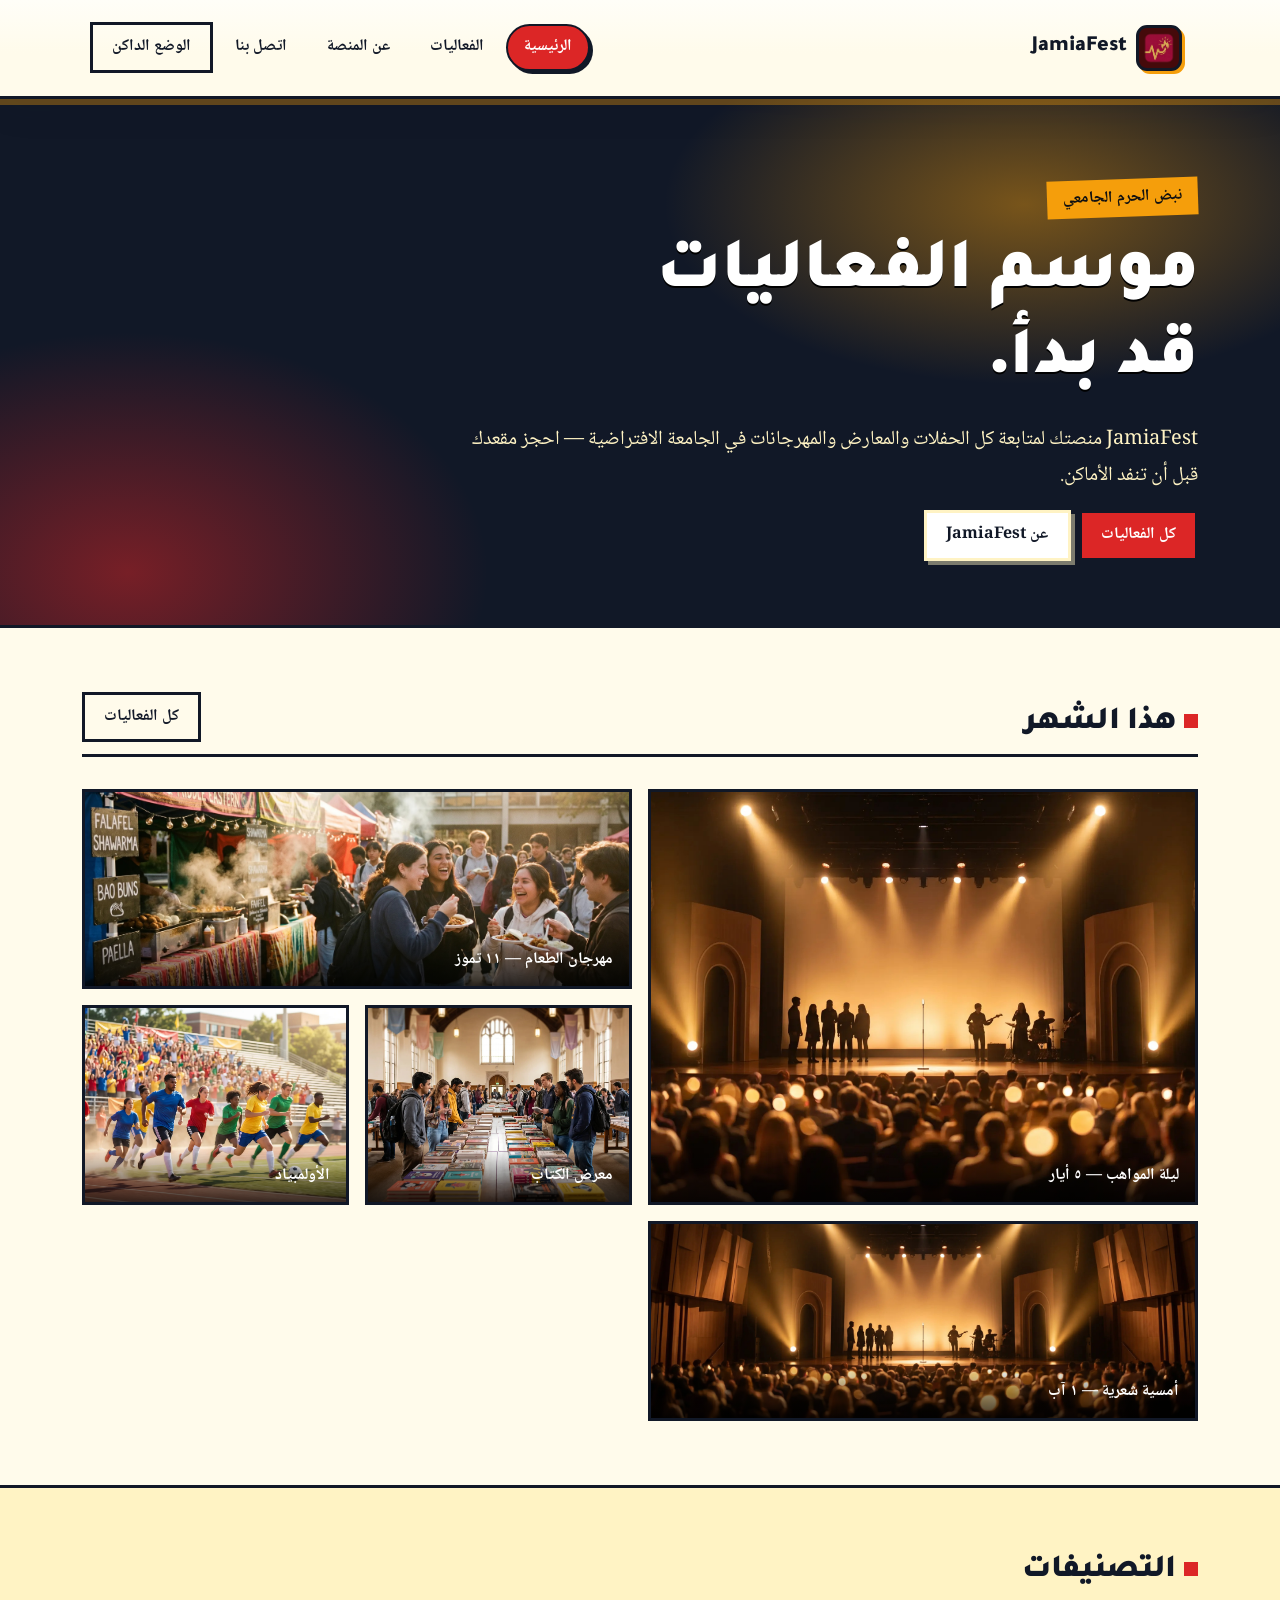
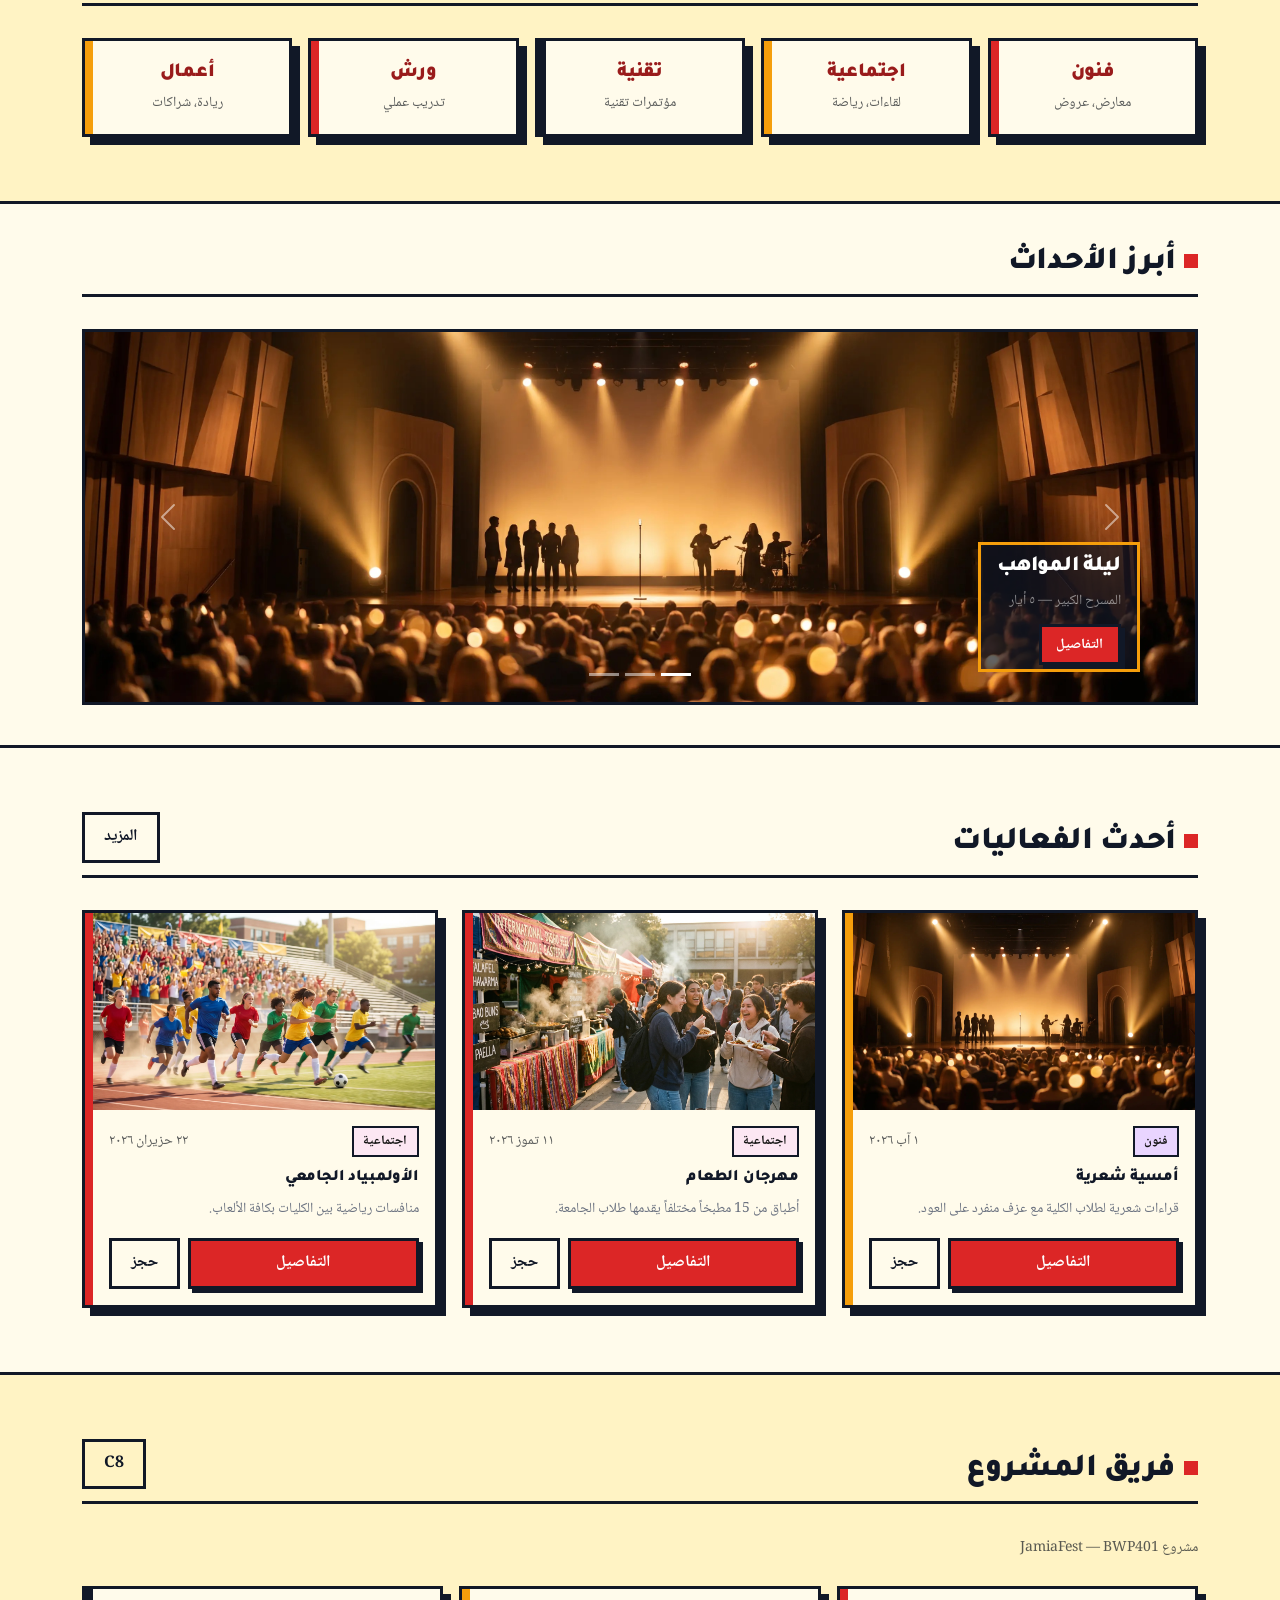
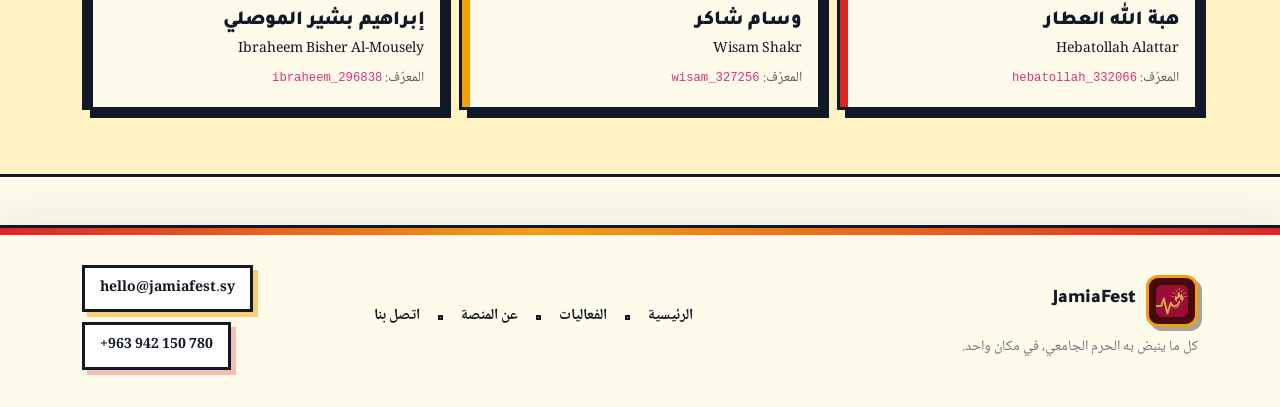
==== index.html @ 72161e31 "Add main pages and assets for JamiaFest platform - Created main HTML pages: index.html, about.html, " ====
<!doctype html>
<html lang="ar" dir="rtl">
<head>
  <meta charset="utf-8">
  <meta name="viewport" content="width=device-width, initial-scale=1">
  <title>JamiaFest — نبض الحرم الجامعي</title>
  <meta name="description" content="JamiaFest: كل فعاليات الجامعة الاحتفالية والثقافية والرياضية.">

  <link href="https://cdn.jsdelivr.net/npm/bootstrap@5.3.3/dist/css/bootstrap.min.css" rel="stylesheet">
  <link rel="preconnect" href="https://fonts.googleapis.com">
  <link rel="preconnect" href="https://fonts.gstatic.com" crossorigin>
  <link href="https://fonts.googleapis.com/css2?family=Tajawal:wght@500;700;900&family=Noto+Naskh+Arabic:wght@400;700&display=swap" rel="stylesheet">
  <link rel="stylesheet" href="assets/css/styles.css">
  <link rel="icon" href="assets/img/jamiafest-logo.png" type="image/png">
</head>
<body>

  <!-- kobrasi955-ui -->
  <header>
    <nav class="navbar navbar-expand-lg navbar-light j-navbar">
      <div class="container">
        <a class="navbar-brand" href="index.html">
          <span class="j-brand-logo-frame" aria-hidden="true"><img class="j-brand-logo" src="assets/img/jamiafest-logo.png" alt=""></span>
          <span>JamiaFest</span>
        </a>
        <button class="navbar-toggler" type="button" data-bs-toggle="collapse" data-bs-target="#nav" aria-controls="nav" aria-expanded="false" aria-label="قائمة التنقل"><span class="navbar-toggler-icon"></span></button>
        <div class="collapse navbar-collapse" id="nav">
          <ul class="navbar-nav ms-auto align-items-lg-center flex-wrap">
            <li class="nav-item"><a class="nav-link" href="index.html">الرئيسية</a></li>
            <li class="nav-item"><a class="nav-link" href="events.html">الفعاليات</a></li>
            <li class="nav-item"><a class="nav-link" href="about.html">عن المنصة</a></li>
            <li class="nav-item"><a class="nav-link" href="contact.html">اتصل بنا</a></li>
            <li class="nav-item ps-lg-2"><button type="button" id="darkToggle" class="btn-j-outline btn-sm" title="التبديل إلى الوضع الداكن">الوضع الداكن</button></li>
          </ul>
        </div>
      </div>
    </nav>
  </header>

  <main>

    <!-- kobrasi955-ui -->
    <section class="j-hero">
      <div class="container">
        <span class="tag">نبض الحرم الجامعي</span>
        <h1>موسم الفعاليات<br>قد بدأ.</h1>
        <p class="lead col-lg-8 mt-3" style="color:#FFF3C4;">
          JamiaFest منصتك لمتابعة كل الحفلات والمعارض والمهرجانات في الجامعة الافتراضية —
          احجز مقعدك قبل أن تنفد الأماكن.
        </p>
        <div class="d-flex flex-wrap gap-2 mt-3">
          <a href="events.html" class="btn-j-primary text-decoration-none">كل الفعاليات</a>
          <a href="about.html" class="btn-j-outline">عن JamiaFest</a>
        </div>
      </div>
    </section>

    <!-- kobrasi955-ui -->
    <section class="section" style="background: var(--j-cream);">
      <div class="container">
        <div class="section-head">
          <h2><span class="dot"></span>هذا الشهر</h2>
          <a href="events.html" class="btn-j-outline btn-sm">كل الفعاليات</a>
        </div>

        <div class="bento">
          <a href="event.html?id=1" class="b-1 text-decoration-none">
            <img src="assets/img/event-talent-night.jpg" alt="ليلة المواهب">
            <div class="overlay">ليلة المواهب — ٥ أيار</div>
          </a>
          <a href="event.html?id=5" class="b-2 text-decoration-none">
            <img src="assets/img/event-food-festival.jpg" alt="مهرجان الطعام">
            <div class="overlay">مهرجان الطعام — ١١ تموز</div>
          </a>
          <a href="event.html?id=2" class="b-3 text-decoration-none">
            <img src="assets/img/event-book-fair.jpg" alt="معرض الكتاب">
            <div class="overlay">معرض الكتاب</div>
          </a>
          <a href="event.html?id=3" class="b-4 text-decoration-none">
            <img src="assets/img/event-campus-olympiad.jpg" alt="الأولمبياد">
            <div class="overlay">الأولمبياد</div>
          </a>
          <a href="event.html?id=6" class="b-5 text-decoration-none">
            <img src="assets/img/event-poetry-evening.jpg" alt="أمسية شعرية">
            <div class="overlay">أمسية شعرية — ١ آب</div>
          </a>
        </div>
      </div>
    </section>

    <!-- kobrasi955-ui -->
    <section class="section section--tint">
      <div class="container">
        <div class="section-head">
          <h2><span class="dot"></span>التصنيفات</h2>
        </div>
        <div class="row g-3">
          <div class="col-6 col-md-4 col-lg"><a class="j-card p-3 text-center text-decoration-none d-block" href="events.html?cat=arts"><h3 class="h5 mb-1">فنون</h3><small class="text-muted">معارض، عروض</small></a></div>
          <div class="col-6 col-md-4 col-lg"><a class="j-card variant-amber p-3 text-center text-decoration-none d-block" href="events.html?cat=social"><h3 class="h5 mb-1">اجتماعية</h3><small class="text-muted">لقاءات، رياضة</small></a></div>
          <div class="col-6 col-md-4 col-lg"><a class="j-card variant-ink p-3 text-center text-decoration-none d-block" href="events.html?cat=tech"><h3 class="h5 mb-1">تقنية</h3><small class="text-muted">مؤتمرات تقنية</small></a></div>
          <div class="col-6 col-md-4 col-lg"><a class="j-card p-3 text-center text-decoration-none d-block" href="events.html?cat=workshop"><h3 class="h5 mb-1">ورش</h3><small class="text-muted">تدريب عملي</small></a></div>
          <div class="col-6 col-md-4 col-lg"><a class="j-card variant-amber p-3 text-center text-decoration-none d-block" href="events.html?cat=business"><h3 class="h5 mb-1">أعمال</h3><small class="text-muted">ريادة، شراكات</small></a></div>
        </div>
      </div>
    </section>

    <!-- kobrasi955-ui -->
    <section class="section j-spotlight-carousel" style="background: var(--j-cream);">
      <div class="container">
        <div class="section-head">
          <h2><span class="dot"></span>أبرز الأحداث</h2>
        </div>
        <div id="heroCarousel" class="carousel slide j-carousel" data-bs-ride="carousel" style="border:3px solid var(--j-border);">
          <div class="carousel-indicators">
            <button type="button" data-bs-target="#heroCarousel" data-bs-slide-to="0" class="active"></button>
            <button type="button" data-bs-target="#heroCarousel" data-bs-slide-to="1"></button>
            <button type="button" data-bs-target="#heroCarousel" data-bs-slide-to="2"></button>
          </div>
          <div class="carousel-inner">
            <div class="carousel-item active">
              <img src="assets/img/event-talent-night.jpg" alt="ليلة المواهب">
              <div class="carousel-caption">
                <h3 class="text-white" style="font-weight:900;">ليلة المواهب</h3>
                <p class="text-white-50 small">المسرح الكبير — ٥ أيار</p>
                <a href="event.html?id=1" class="btn-j-primary text-decoration-none">التفاصيل</a>
              </div>
            </div>
            <div class="carousel-item">
              <img src="assets/img/event-food-festival.jpg" alt="مهرجان الطعام">
              <div class="carousel-caption">
                <h3 class="text-white" style="font-weight:900;">مهرجان الطعام</h3>
                <p class="text-white-50 small">الساحة الخارجية — ١١ تموز</p>
                <a href="event.html?id=5" class="btn-j-primary text-decoration-none">التفاصيل</a>
              </div>
            </div>
            <div class="carousel-item">
              <img src="assets/img/event-campus-olympiad.jpg" alt="الأولمبياد">
              <div class="carousel-caption">
                <h3 class="text-white" style="font-weight:900;">الأولمبياد الجامعي</h3>
                <p class="text-white-50 small">المجمع الرياضي — ٢٢ حزيران</p>
                <a href="event.html?id=3" class="btn-j-primary text-decoration-none">التفاصيل</a>
              </div>
            </div>
          </div>
          <button class="carousel-control-prev" type="button" data-bs-target="#heroCarousel" data-bs-slide="prev"><span class="carousel-control-prev-icon"></span></button>
          <button class="carousel-control-next" type="button" data-bs-target="#heroCarousel" data-bs-slide="next"><span class="carousel-control-next-icon"></span></button>
        </div>
      </div>
    </section>

    <!-- kobrasi955-ui -->
    <section class="section">
      <div class="container">
        <div class="section-head">
          <h2><span class="dot"></span>أحدث الفعاليات</h2>
          <a href="events.html" class="btn-j-outline btn-sm">المزيد</a>
        </div>
        <div id="latestGrid" class="row g-4"></div>
      </div>
    </section>

    <!-- kobrasi955-ui -->
    <section class="section section--tint" id="team" aria-labelledby="team-heading">
      <div class="container">
        <div class="section-head">
          <h2 id="team-heading"><span class="dot"></span>فريق المشروع</h2>
          <span class="btn-j-outline btn-sm" style="pointer-events:none;" aria-hidden="true">C8</span>
        </div>
        <p class="text-muted small mb-4">مشروع JamiaFest — BWP401</p>
        <div class="row g-3">
          <div class="col-12 col-md-4">
            <div class="j-card p-3 h-100 d-flex flex-column">
              <h3 class="h5 mb-1">هبة الله العطار</h3>
              <p class="mb-1 small" dir="ltr" style="text-align: end;">Hebatollah Alattar</p>
              <p class="mb-0 mt-auto small"><span class="text-muted">المعرّف:</span> <code class="user-select-all" dir="ltr">hebatollah_332066</code></p>
            </div>
          </div>
          <div class="col-12 col-md-4">
            <div class="j-card variant-amber p-3 h-100 d-flex flex-column">
              <h3 class="h5 mb-1">وسام شاكر</h3>
              <p class="mb-1 small" dir="ltr" style="text-align: end;">Wisam Shakr</p>
              <p class="mb-0 mt-auto small"><span class="text-muted">المعرّف:</span> <code class="user-select-all" dir="ltr">wisam_327256</code></p>
            </div>
          </div>
          <div class="col-12 col-md-4">
            <div class="j-card variant-ink p-3 h-100 d-flex flex-column">
              <h3 class="h5 mb-1">إبراهيم بشير الموصلي</h3>
              <p class="mb-1 small" dir="ltr" style="text-align: end;">Ibraheem Bisher Al-Mousely</p>
              <p class="mb-0 mt-auto small"><span class="text-muted">المعرّف:</span> <code class="user-select-all" dir="ltr">ibraheem_296838</code></p>
            </div>
          </div>
        </div>
      </div>
    </section>

  </main>

  <!-- kobrasi955-ui -->
  <div class="modal fade" id="bookModal" tabindex="-1" aria-hidden="true">
    <div class="modal-dialog modal-lg">
      <div class="modal-content" style="border:3px solid var(--j-border); border-radius:0;">
        <div class="modal-header" style="border-bottom:3px solid var(--j-border); background: var(--j-cream);">
          <h5 class="modal-title" style="font-weight:900;">حجز مقعد</h5>
          <button type="button" class="btn-close" data-bs-dismiss="modal"></button>
        </div>
        <div class="modal-body" style="background: var(--j-cream);">
          <div class="row g-4">
            <div class="col-md-5"><img src="assets/img/event-talent-night.jpg" alt="" class="img-fluid" style="border:3px solid var(--j-border);"></div>
            <div class="col-md-7">
              <form class="j-form">
                <div class="mb-3"><label class="form-label">الاسم</label><input class="form-control" required></div>
                <div class="mb-3"><label class="form-label">البريد</label><input type="email" class="form-control" required></div>
                <div class="mb-3"><label class="form-label">عدد المقاعد</label><input type="number" min="1" max="5" value="1" class="form-control"></div>
              </form>
            </div>
          </div>
        </div>
        <div class="modal-footer" style="border-top:3px solid var(--j-border); background: var(--j-cream);">
          <button class="btn-j-outline" data-bs-dismiss="modal">إلغاء</button>
          <button class="btn-j-primary" id="bookConfirm">تأكيد الحجز</button>
        </div>
      </div>
    </div>
  </div>

  <!-- kobrasi955-ui -->
  <footer class="j-footer" role="contentinfo">
    <div class="j-footer__strip" aria-hidden="true"></div>
    <div class="container">
      <div class="j-footer__layout">
        <div class="j-footer__lead">
          <a href="index.html" class="j-footer__logo">
            <span class="j-brand-logo-frame j-brand-logo-frame--footer" aria-hidden="true"><img class="j-brand-logo" src="assets/img/jamiafest-logo.png" alt=""></span>
            <span>JamiaFest</span>
          </a>
          <p class="j-footer__tagline">كل ما ينبض به الحرم الجامعي، في مكان واحد.</p>
        </div>
        <nav class="j-footer__nav" aria-label="روابط التذييل">
          <a href="index.html">الرئيسية</a>
          <span class="j-footer__sep" aria-hidden="true"></span>
          <a href="events.html">الفعاليات</a>
          <span class="j-footer__sep" aria-hidden="true"></span>
          <a href="about.html">عن المنصة</a>
          <span class="j-footer__sep" aria-hidden="true"></span>
          <a href="contact.html">اتصل بنا</a>
        </nav>
        <div class="j-footer__reach">
          <a class="j-footer__pill" href="mailto:hello@jamiafest.sy">hello@jamiafest.sy</a>
          <a class="j-footer__pill j-footer__pill--phone" href="tel:+963942150780">+963 942 150 780</a>
        </div>
      </div>
    </div>
  </footer>

  <button id="scrollTopBtn" aria-label="العودة للأعلى">▲</button>
  <script src="https://cdn.jsdelivr.net/npm/bootstrap@5.3.3/dist/js/bootstrap.bundle.min.js"></script>
  <script src="assets/js/main.js"></script>
</body>
</html>
---- assets/css/styles.css ----
/* kobrasi955-ui */

/* kobrasi955-ui */
:root {
  --j-primary: #DC2626;
  --j-primary-ink: #991B1B;
  --j-accent: #F59E0B;
  --j-cream: #FFFBEB;
  --j-ink: #111827;
  --j-muted: #6B7280;
  --j-border: #111827;
  --j-shadow: 8px 8px 0 0 #111827;
  --j-radius: 0px;
  /* kobrasi955-ui */
  --j-section-tint: #fff3c4;
}

/* kobrasi955-ui */
body.dark {
  --j-cream: #0f0a04;
  --j-ink: #fff3c4;
  --j-muted: #d6ba85;
  --j-border: #fff3c4;
  --j-shadow: 8px 8px 0 0 #f59e0b;
  --j-section-tint: #14110d;
}

html { scroll-behavior: smooth; }

body {
  font-family: "Noto Naskh Arabic", "Tajawal", system-ui, Arial, sans-serif;
  background: var(--j-cream);
  color: var(--j-ink);
  line-height: 1.8;
}

h1, h2, h3, h4 {
  font-family: "Tajawal", "Noto Naskh Arabic", system-ui, sans-serif;
  font-weight: 900;
  letter-spacing: -0.01em;
  line-height: 1.2;
}

a { color: var(--j-primary-ink); text-decoration: none; }
a:hover { color: var(--j-primary); }

/* kobrasi955-ui */
.j-navbar {
  --j-nav-pad: 0.85rem;
  position: sticky;
  top: 0;
  z-index: 1030;
  background: linear-gradient(180deg, #fffef8 0%, var(--j-cream) 55%, var(--j-cream) 100%);
  border-bottom: 3px solid var(--j-border);
  box-shadow: 0 6px 0 0 rgba(245, 158, 11, 0.35), 0 12px 32px rgba(17, 24, 39, 0.08);
}
.j-navbar::before {
  content: "";
  display: block;
  height: 5px;
  background: linear-gradient(90deg, var(--j-primary) 0%, var(--j-accent) 45%, var(--j-ink) 100%);
}
.j-navbar > .container {
  display: flex;
  flex-wrap: wrap;
  align-items: center;
  justify-content: space-between;
  gap: 0.5rem;
  padding-top: var(--j-nav-pad);
  padding-bottom: var(--j-nav-pad);
}
@media (min-width: 992px) {
  .j-navbar.navbar-expand-lg .navbar-collapse {
    flex-grow: 0;
    flex-basis: auto;
  }
}
.j-navbar .navbar-brand {
  font-family: "Tajawal", sans-serif;
  font-weight: 900;
  font-size: 1.35rem;
  color: var(--j-ink);
  display: inline-flex;
  align-items: center;
  gap: 0.55rem;
  padding: 0.2rem 0;
}
/* kobrasi955-ui */
.j-brand-logo-frame {
  --j-logo-zoom: 1.45;
  flex-shrink: 0;
  width: 46px;
  height: 46px;
  border-radius: 11px;
  overflow: hidden;
  border: 3px solid var(--j-border);
  box-shadow: 3px 3px 0 0 var(--j-accent);
  display: grid;
  place-items: center;
  background: #450a0a;
}
.j-brand-logo-frame--footer {
  width: 52px;
  height: 52px;
  border-radius: 12px;
  border-color: var(--j-accent);
  box-shadow: 4px 4px 0 0 rgba(0, 0, 0, 0.35);
}
.j-brand-logo-frame .j-brand-logo {
  width: 100%;
  height: 100%;
  object-fit: cover;
  object-position: center;
  transform: scale(var(--j-logo-zoom));
  transform-origin: center center;
  display: block;
  border: none !important;
  box-shadow: none !important;
  border-radius: 0 !important;
}
@media (prefers-reduced-motion: reduce) {
  .j-brand-logo-frame .j-brand-logo {
    transform: none;
    object-fit: contain;
  }
}
.j-navbar .navbar-nav {
  gap: 0.25rem;
}
.j-navbar .nav-link {
  color: var(--j-ink) !important;
  font-weight: 800;
  padding: 0.45rem 1rem !important;
  border-radius: 999px;
  border: 2px solid transparent;
  transition: background 0.18s ease, border-color 0.18s ease, color 0.18s ease;
}
.j-navbar .nav-link:hover {
  background: rgba(245, 158, 11, 0.35);
  border-color: var(--j-border);
}
.j-navbar .nav-link.active {
  background: var(--j-primary);
  color: #fff !important;
  border-color: var(--j-border);
  box-shadow: 3px 3px 0 0 var(--j-border);
}
.j-navbar .nav-item .btn-j-outline {
  margin-top: 0.2rem;
}
@media (min-width: 992px) {
  .j-navbar .nav-item .btn-j-outline {
    margin-top: 0;
  }
}
.j-navbar .navbar-toggler {
  border: 3px solid var(--j-border);
  border-radius: 0;
  padding: 0.35rem 0.55rem;
}
body.dark .j-navbar {
  box-shadow: 0 6px 0 0 rgba(245, 158, 11, 0.25), 0 14px 36px rgba(0, 0, 0, 0.45);
}
body.dark .j-navbar .j-brand-logo-frame {
  box-shadow: 3px 3px 0 0 var(--j-primary);
}

/* kobrasi955-ui */
.j-hero {
  position: relative;
  background: #111827;
  color: #fff;
  overflow: hidden;
  padding: 5rem 0 4rem;
  border-bottom: 3px solid var(--j-border);
}
.j-hero::before {
  content: "";
  position: absolute; inset: 0;
  background:
    radial-gradient(600px 300px at 80% 20%, rgba(245,158,11,.45), transparent 60%),
    radial-gradient(600px 400px at 10% 90%, rgba(220,38,38,.5), transparent 60%);
}
.j-hero .container { position: relative; z-index: 2; }
.j-hero h1 {
  font-size: clamp(2rem, 6vw, 4.5rem);
  color: #fff;
  text-shadow: 0 2px 0 #000;
}
.j-hero .tag {
  display: inline-block;
  background: var(--j-accent);
  color: #111;
  padding: .3rem 1rem;
  font-weight: 900;
  transform: rotate(-2deg);
  margin-bottom: 1rem;
}
/* kobrasi955-ui */
.j-hero .btn-j-outline {
  background: #fff !important;
  color: #111827 !important;
  border-color: #fff3c4 !important;
  box-shadow: 4px 4px 0 0 rgba(255, 243, 196, 0.45);
}
.j-hero .btn-j-outline:hover {
  background: var(--j-accent) !important;
  color: #111827 !important;
  border-color: #111827 !important;
}

/* kobrasi955-ui */
.bento {
  display: grid;
  grid-template-columns: repeat(4, 1fr);
  grid-auto-rows: 200px;
  gap: 1rem;
}
.bento > * { position: relative; overflow: hidden; border: 3px solid var(--j-border); }
.bento .b-1 { grid-column: span 2; grid-row: span 2; }
.bento .b-2 { grid-column: span 2; }
.bento .b-3 { grid-column: span 1; }
.bento .b-4 { grid-column: span 1; }
.bento .b-5 { grid-column: span 2; }
.bento img { width: 100%; height: 100%; object-fit: cover; }
.bento .overlay {
  position: absolute; inset: auto 0 0 0;
  padding: .75rem 1rem;
  background: linear-gradient(to top, rgba(0,0,0,.75), transparent);
  color: #fff;
  font-weight: 800;
}
.bento a.overlay:hover { color: var(--j-accent); }

@media (max-width: 767px) {
  .bento { grid-template-columns: repeat(2, 1fr); grid-auto-rows: 160px; }
  .bento .b-1, .bento .b-2, .bento .b-5 { grid-column: span 2; }
}

/* kobrasi955-ui */
.j-card {
  background: var(--j-cream);
  border: 3px solid var(--j-border);
  box-shadow: var(--j-shadow);
  overflow: hidden;
  position: relative;
  transition: transform .2s ease, box-shadow .2s ease;
}
.j-card::before {
  content: "";
  position: absolute;
  inset: 0 auto 0 0;
  width: 8px;
  background: var(--j-primary);
}
.j-card.variant-amber::before { background: var(--j-accent); }
.j-card.variant-ink::before   { background: var(--j-ink); }
.j-card:hover { transform: translate(-2px, -2px) rotate(-0.4deg); box-shadow: 12px 12px 0 0 var(--j-border); }
.j-card .card-img-top { aspect-ratio: 16/9; object-fit: cover; }
.j-card .card-body { padding: 1rem 1rem 1rem 1.5rem; }
.j-card h3 { font-weight: 900; margin: .25rem 0 .5rem; }

/* kobrasi955-ui */
body.dark a.j-card {
  color: var(--j-ink) !important;
}
body.dark a.j-card:hover {
  color: var(--j-accent) !important;
}
body.dark a.j-card .text-muted {
  color: var(--j-muted) !important;
}
/* kobrasi955-ui */
body.dark .j-card:not(a) h3,
body.dark .j-card:not(a) .h6 {
  color: var(--j-ink);
}
body.dark .j-card:not(a) p {
  color: var(--j-muted);
}

/* kobrasi955-ui */
.j-badge {
  display: inline-block;
  padding: .15rem .6rem;
  font-weight: 800;
  font-size: .8rem;
  border: 2px solid var(--j-border);
  background: #FFF3C4;
  color: #111;
}
.j-badge.tech      { background: #DBEAFE; }
.j-badge.business  { background: #DCFCE7; }
.j-badge.social    { background: #FCE7F3; }
.j-badge.workshop  { background: #FEF3C7; }
.j-badge.arts      { background: #E9D5FF; }

/* kobrasi955-ui */
.btn-j-primary {
  background: var(--j-primary);
  color: #fff;
  border: 3px solid var(--j-border);
  font-weight: 900;
  border-radius: 0;
  padding: .5rem 1.2rem;
  box-shadow: 4px 4px 0 0 var(--j-border);
}
.btn-j-primary:hover { background: var(--j-primary-ink); color: #fff; transform: translate(-1px, -1px); box-shadow: 6px 6px 0 0 var(--j-border); }

.btn-j-outline {
  background: transparent;
  color: var(--j-ink);
  border: 3px solid var(--j-border);
  font-weight: 800;
  border-radius: 0;
  padding: .5rem 1.2rem;
}
.btn-j-outline:hover { background: var(--j-accent); color: #111; }

/* kobrasi955-ui */
.j-carousel .carousel-item img {
  width: 100%;
  aspect-ratio: 21 / 7;
  object-fit: cover;
}
.j-carousel .carousel-caption {
  background: rgba(17,24,39,.65);
  padding: 0.65rem 1rem;
  right: 5%; left: auto; bottom: 8%;
  text-align: start;
  border: 3px solid var(--j-accent);
  max-width: 380px;
}
.j-carousel .carousel-caption h3 { font-size: clamp(1rem, 2.5vw, 1.35rem); }
.j-carousel .carousel-caption .btn-j-primary {
  padding: 0.35rem 0.9rem;
  font-size: 0.88rem;
}

/* kobrasi955-ui */
.section.j-spotlight-carousel {
  padding-top: 2.5rem;
  padding-bottom: 2.5rem;
}

/* kobrasi955-ui */
.section { padding: 4rem 0; border-bottom: 3px solid var(--j-border); }
/* kobrasi955-ui */
.section--tint {
  background: var(--j-section-tint);
}
.section-head {
  display: flex;
  align-items: flex-end;
  justify-content: space-between;
  gap: 1rem;
  margin-bottom: 2rem;
  border-bottom: 3px solid var(--j-ink);
  padding-bottom: .75rem;
}
.section-head h2 { margin: 0; font-size: clamp(1.5rem, 3vw, 2rem); }
.section-head h2 .dot { display: inline-block; width: 14px; height: 14px; background: var(--j-primary); margin-inline-end: .5rem; }

/* kobrasi955-ui */
.j-offcanvas { background: var(--j-cream); color: var(--j-ink); border-left: 3px solid var(--j-border); }
.j-offcanvas .form-control, .j-offcanvas .form-select {
  border: 2px solid var(--j-border);
  border-radius: 0;
  background: var(--j-cream);
  color: var(--j-ink);
}

/* kobrasi955-ui */
.j-form .form-control, .j-form .form-select {
  border: 3px solid var(--j-border);
  border-radius: 0;
  background: var(--j-cream);
  color: var(--j-ink);
  padding: .6rem .75rem;
}
.j-form .form-control:focus { box-shadow: 4px 4px 0 0 var(--j-accent); border-color: var(--j-border); }

/* kobrasi955-ui */
.j-footer {
  position: relative;
  margin-top: 3rem;
  padding: 0;
  color: var(--j-ink);
  background: var(--j-cream);
  border-top: 3px solid var(--j-border);
  box-shadow: 0 -10px 36px rgba(17, 24, 39, 0.07);
  overflow: hidden;
}
.j-footer__strip {
  height: 7px;
  background: linear-gradient(90deg, var(--j-primary) 0%, var(--j-accent) 42%, var(--j-primary) 100%);
}
.j-footer__layout {
  display: grid;
  grid-template-columns: 1fr;
  gap: 1.75rem 2rem;
  padding: 1.85rem 0 2.35rem;
  align-items: center;
}
@media (min-width: 992px) {
  .j-footer__layout {
    grid-template-columns: minmax(11rem, 1.05fr) minmax(0, 1.35fr) auto;
    align-items: center;
  }
}
.j-footer__lead {
  max-width: 34ch;
}
.j-footer__logo {
  display: inline-flex;
  align-items: center;
  gap: 0.65rem;
  text-decoration: none;
  color: var(--j-ink) !important;
  font-family: "Tajawal", sans-serif;
  font-weight: 900;
  font-size: 1.2rem;
  margin-bottom: 0.45rem;
}
.j-footer__logo:hover {
  color: var(--j-primary) !important;
}
.j-footer__logo .j-brand-logo-frame {
  align-self: center;
}
.j-footer__tagline {
  margin: 0;
  font-size: 0.9rem;
  line-height: 1.65;
  color: var(--j-muted);
}
.j-footer nav.j-footer__nav {
  display: flex;
  flex-wrap: wrap;
  align-items: center;
  justify-content: center;
  gap: 0.35rem 0.45rem;
  margin: 0;
  font-weight: 800;
  font-size: 0.95rem;
}
.j-footer nav.j-footer__nav a {
  display: inline-block;
  color: var(--j-ink);
  padding: 0.4rem 0.55rem;
  border: 2px solid transparent;
  transition: color 0.15s ease, border-color 0.15s ease, box-shadow 0.15s ease, transform 0.15s ease;
}
.j-footer nav.j-footer__nav a:hover {
  color: var(--j-primary);
  border-color: var(--j-border);
  box-shadow: 4px 4px 0 0 var(--j-accent);
  transform: translateY(-1px);
}
.j-footer__sep {
  width: 5px;
  height: 5px;
  background: var(--j-accent);
  border: 2px solid var(--j-border);
  flex-shrink: 0;
}
.j-footer__reach {
  display: flex;
  flex-direction: column;
  gap: 0.65rem;
}
@media (min-width: 992px) {
  .j-footer__reach {
    align-items: flex-end;
    text-align: end;
  }
}
.j-footer__pill {
  display: inline-block;
  padding: 0.5rem 0.95rem;
  font-size: 0.88rem;
  font-weight: 700;
  color: var(--j-ink);
  background: #fff;
  border: 3px solid var(--j-border);
  box-shadow: 5px 5px 0 0 rgba(245, 158, 11, 0.5);
  text-decoration: none;
  max-width: 100%;
  word-break: break-word;
  transition: color 0.15s ease, transform 0.15s ease, box-shadow 0.15s ease;
}
.j-footer__pill:hover {
  color: var(--j-primary-ink);
  transform: translate(-2px, -2px);
  box-shadow: 6px 6px 0 0 rgba(220, 38, 38, 0.35);
}
.j-footer__pill--phone {
  box-shadow: 5px 5px 0 0 rgba(220, 38, 38, 0.28);
  direction: ltr;
  unicode-bidi: isolate;
  text-align: start;
}
/* kobrasi955-ui */
.j-contact-phone-ltr {
  direction: ltr;
  unicode-bidi: isolate;
  display: inline-block;
}
body.dark .j-footer {
  box-shadow: 0 -10px 36px rgba(0, 0, 0, 0.35);
}
body.dark .j-footer__pill {
  background: #1a1410;
}

/* kobrasi955-ui */
#scrollTopBtn {
  position: fixed;
  inset: auto auto 1.5rem 1.5rem;
  width: 50px; height: 50px;
  background: var(--j-primary);
  color: #fff;
  border: 3px solid var(--j-border);
  display: none;
  place-items: center;
  box-shadow: 4px 4px 0 0 var(--j-border);
  cursor: pointer;
  z-index: 1040;
  font-weight: 900;
}
#scrollTopBtn.show { display: grid; }

/* kobrasi955-ui */
.event-meta { color: var(--j-muted); }
.event-gallery img { width: 100%; aspect-ratio: 4/3; object-fit: cover; border: 3px solid var(--j-border); }

/* kobrasi955-ui */
@media (max-width: 576px) {
  .j-card .card-body { padding: 1rem 1rem 1rem 1.25rem; }
  .section { padding: 2.5rem 0; }
}
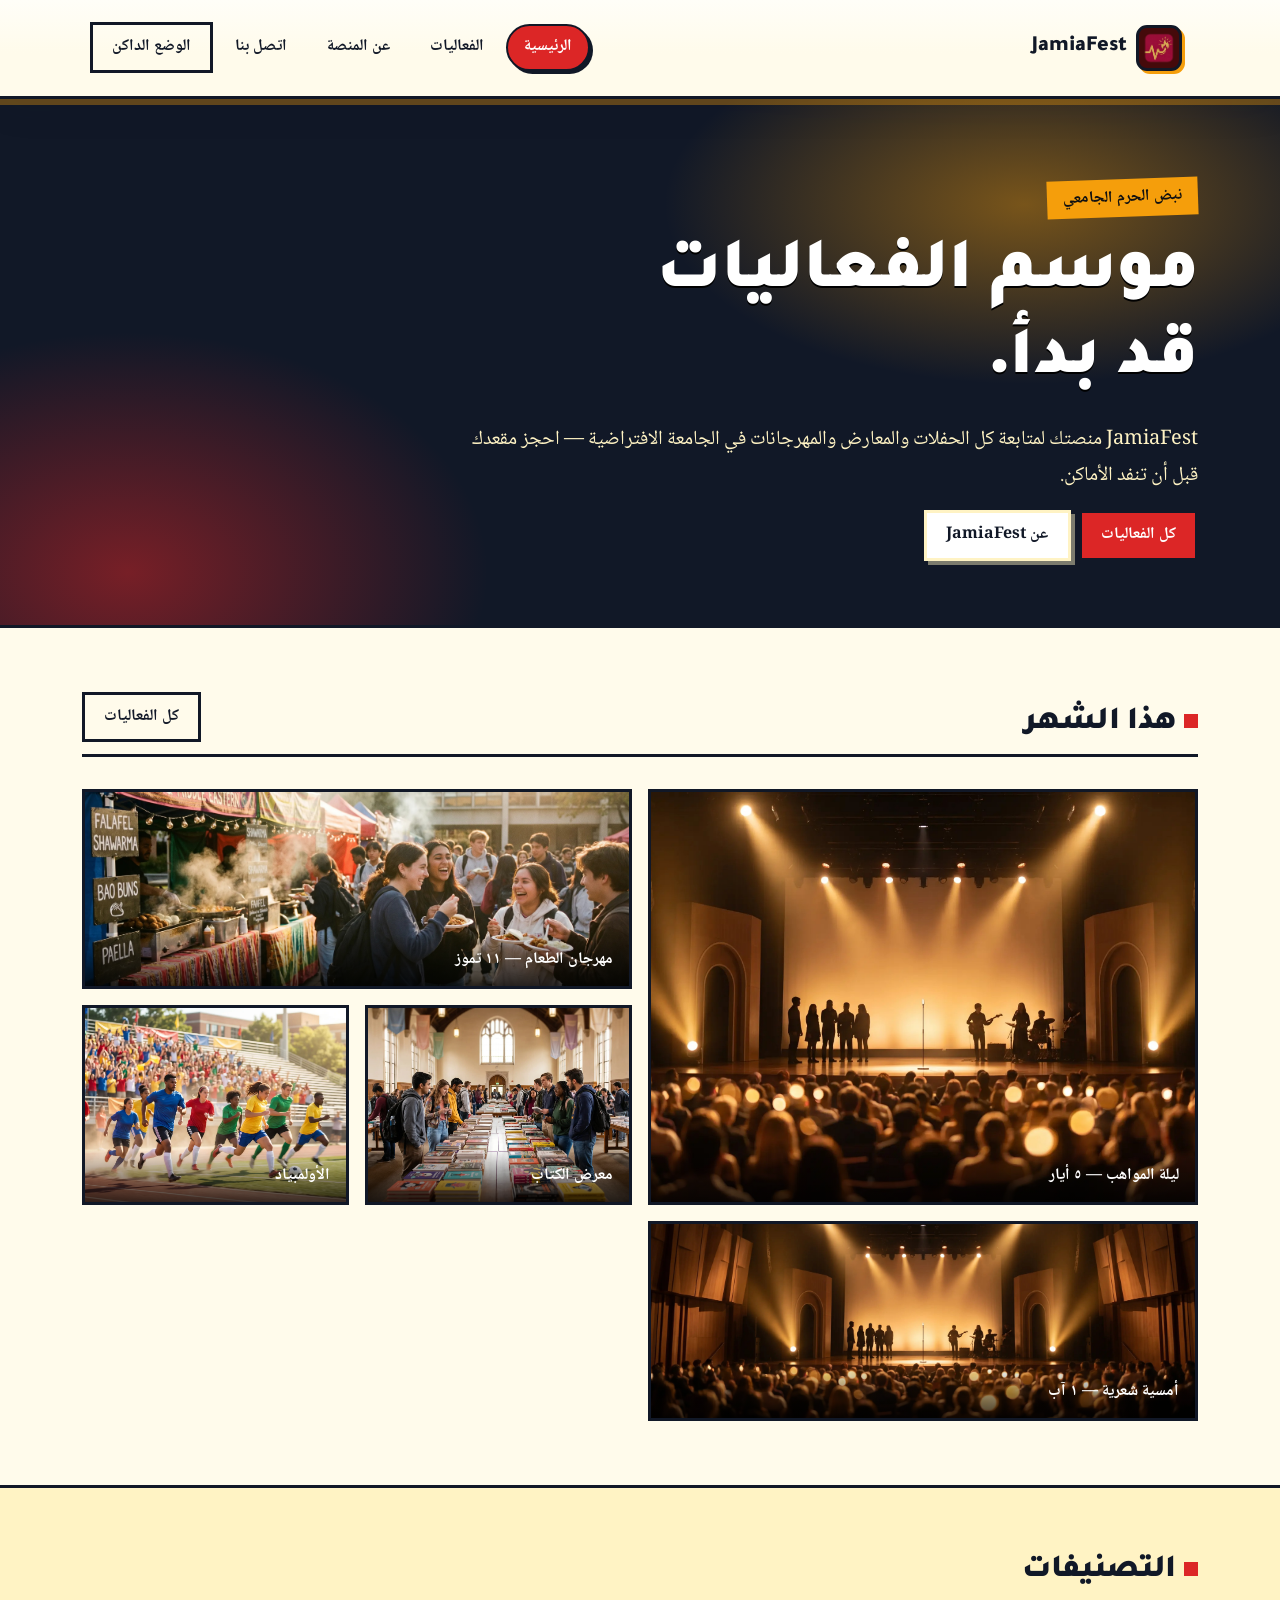
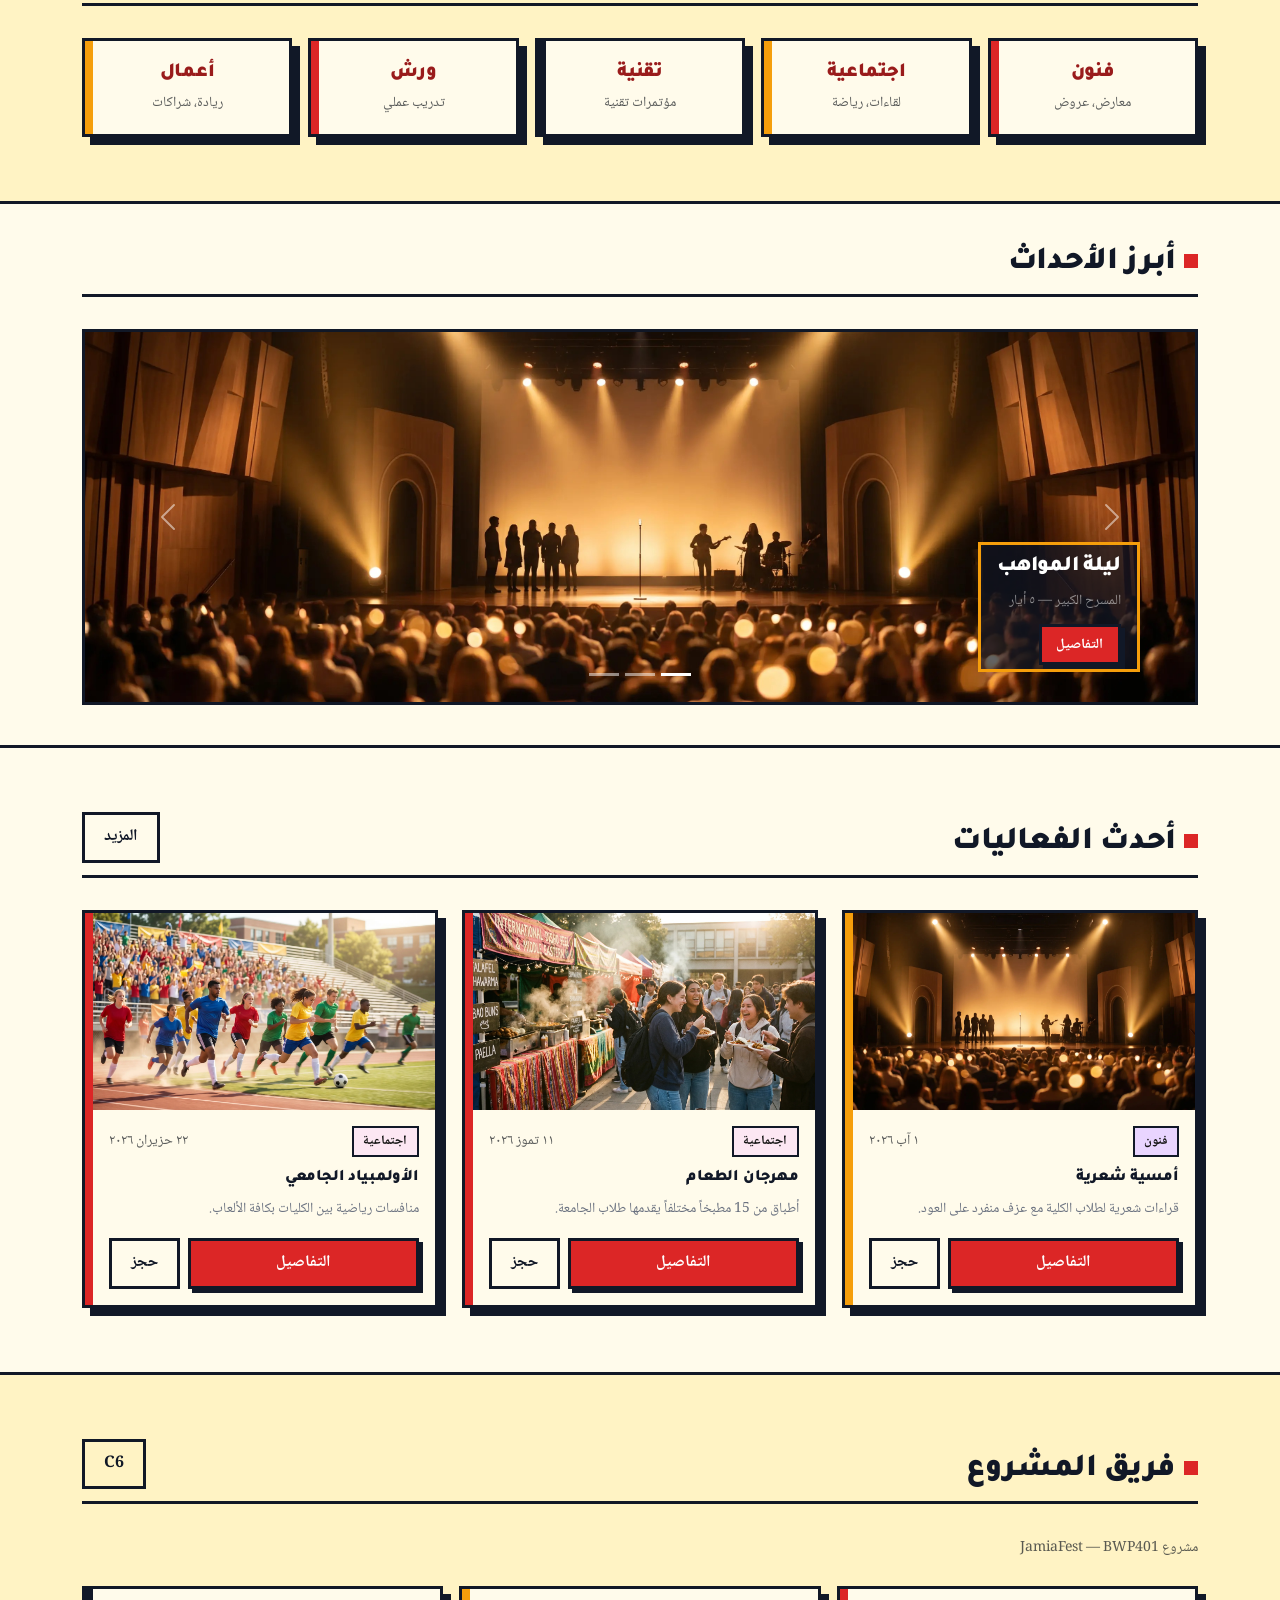
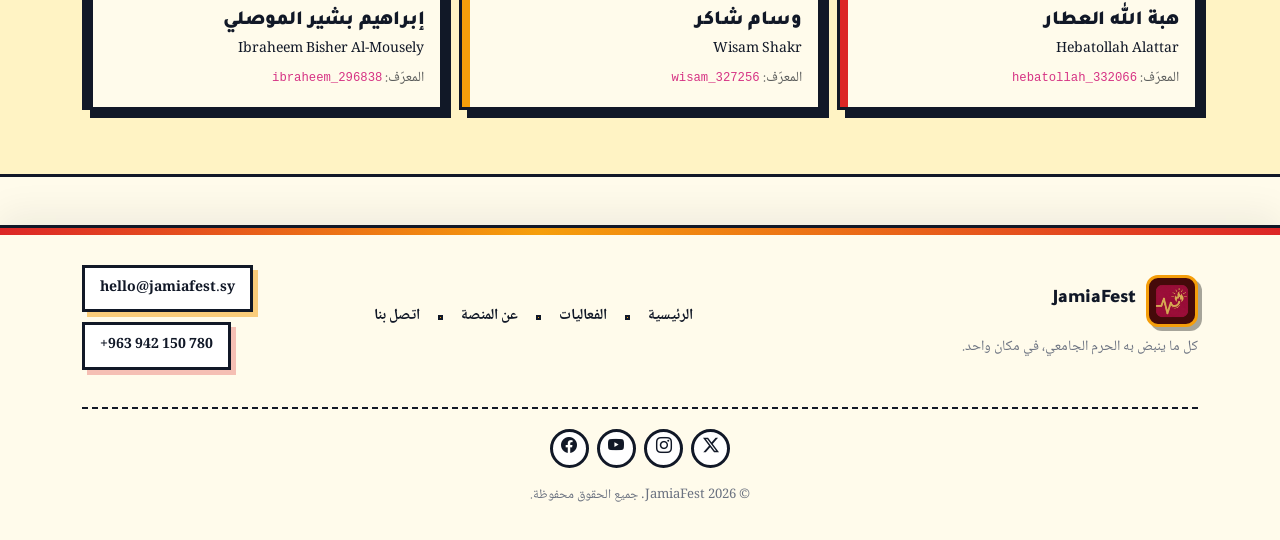
==== commit 9f2ddd5f: "BWP401: team/footer/social links, theme toggle, categories page, polish Made-with: Cursor" ====
--- a/index.html
+++ b/index.html
@@ -15,7 +15,6 @@
 </head>
 <body>
 
-  <!-- kobrasi955-ui -->
   <header>
     <nav class="navbar navbar-expand-lg navbar-light j-navbar">
       <div class="container">
@@ -39,7 +38,6 @@
 
   <main>
 
-    <!-- kobrasi955-ui -->
     <section class="j-hero">
       <div class="container">
         <span class="tag">نبض الحرم الجامعي</span>
@@ -55,7 +53,6 @@
       </div>
     </section>
 
-    <!-- kobrasi955-ui -->
     <section class="section" style="background: var(--j-cream);">
       <div class="container">
         <div class="section-head">
@@ -88,7 +85,6 @@
       </div>
     </section>
 
-    <!-- kobrasi955-ui -->
     <section class="section section--tint">
       <div class="container">
         <div class="section-head">
@@ -104,7 +100,6 @@
       </div>
     </section>
 
-    <!-- kobrasi955-ui -->
     <section class="section j-spotlight-carousel" style="background: var(--j-cream);">
       <div class="container">
         <div class="section-head">
@@ -148,7 +143,6 @@
       </div>
     </section>
 
-    <!-- kobrasi955-ui -->
     <section class="section">
       <div class="container">
         <div class="section-head">
@@ -159,12 +153,11 @@
       </div>
     </section>
 
-    <!-- kobrasi955-ui -->
     <section class="section section--tint" id="team" aria-labelledby="team-heading">
       <div class="container">
         <div class="section-head">
           <h2 id="team-heading"><span class="dot"></span>فريق المشروع</h2>
-          <span class="btn-j-outline btn-sm" style="pointer-events:none;" aria-hidden="true">C8</span>
+          <span class="btn-j-outline btn-sm" style="pointer-events:none;" aria-hidden="true">C6</span>
         </div>
         <p class="text-muted small mb-4">مشروع JamiaFest — BWP401</p>
         <div class="row g-3">
@@ -195,7 +188,6 @@
 
   </main>
 
-  <!-- kobrasi955-ui -->
   <div class="modal fade" id="bookModal" tabindex="-1" aria-hidden="true">
     <div class="modal-dialog modal-lg">
       <div class="modal-content" style="border:3px solid var(--j-border); border-radius:0;">
@@ -223,7 +215,6 @@
     </div>
   </div>
 
-  <!-- kobrasi955-ui -->
   <footer class="j-footer" role="contentinfo">
     <div class="j-footer__strip" aria-hidden="true"></div>
     <div class="container">
@@ -249,6 +240,15 @@
           <a class="j-footer__pill j-footer__pill--phone" href="tel:+963942150780">+963 942 150 780</a>
         </div>
       </div>
+      <div class="j-footer__bottom">
+        <div class="j-footer__socials" aria-label="وسائل التواصل">
+          <a href="https://x.com/SVUOnline" class="j-footer__social" aria-label="X" target="_blank" rel="noopener noreferrer"><i class="bi bi-twitter-x" aria-hidden="true"></i></a>
+          <a href="https://www.instagram.com/svuonline/" class="j-footer__social" aria-label="إنستغرام" target="_blank" rel="noopener noreferrer"><i class="bi bi-instagram" aria-hidden="true"></i></a>
+          <a href="https://www.youtube.com/@syrianvirtualuniversity" class="j-footer__social" aria-label="يوتيوب" target="_blank" rel="noopener noreferrer"><i class="bi bi-youtube" aria-hidden="true"></i></a>
+          <a href="https://www.facebook.com/svuonline.sy" class="j-footer__social" aria-label="فيسبوك" target="_blank" rel="noopener noreferrer"><i class="bi bi-facebook" aria-hidden="true"></i></a>
+        </div>
+        <p class="j-footer__copyright">© 2026 JamiaFest. جميع الحقوق محفوظة.</p>
+      </div>
     </div>
   </footer>
 
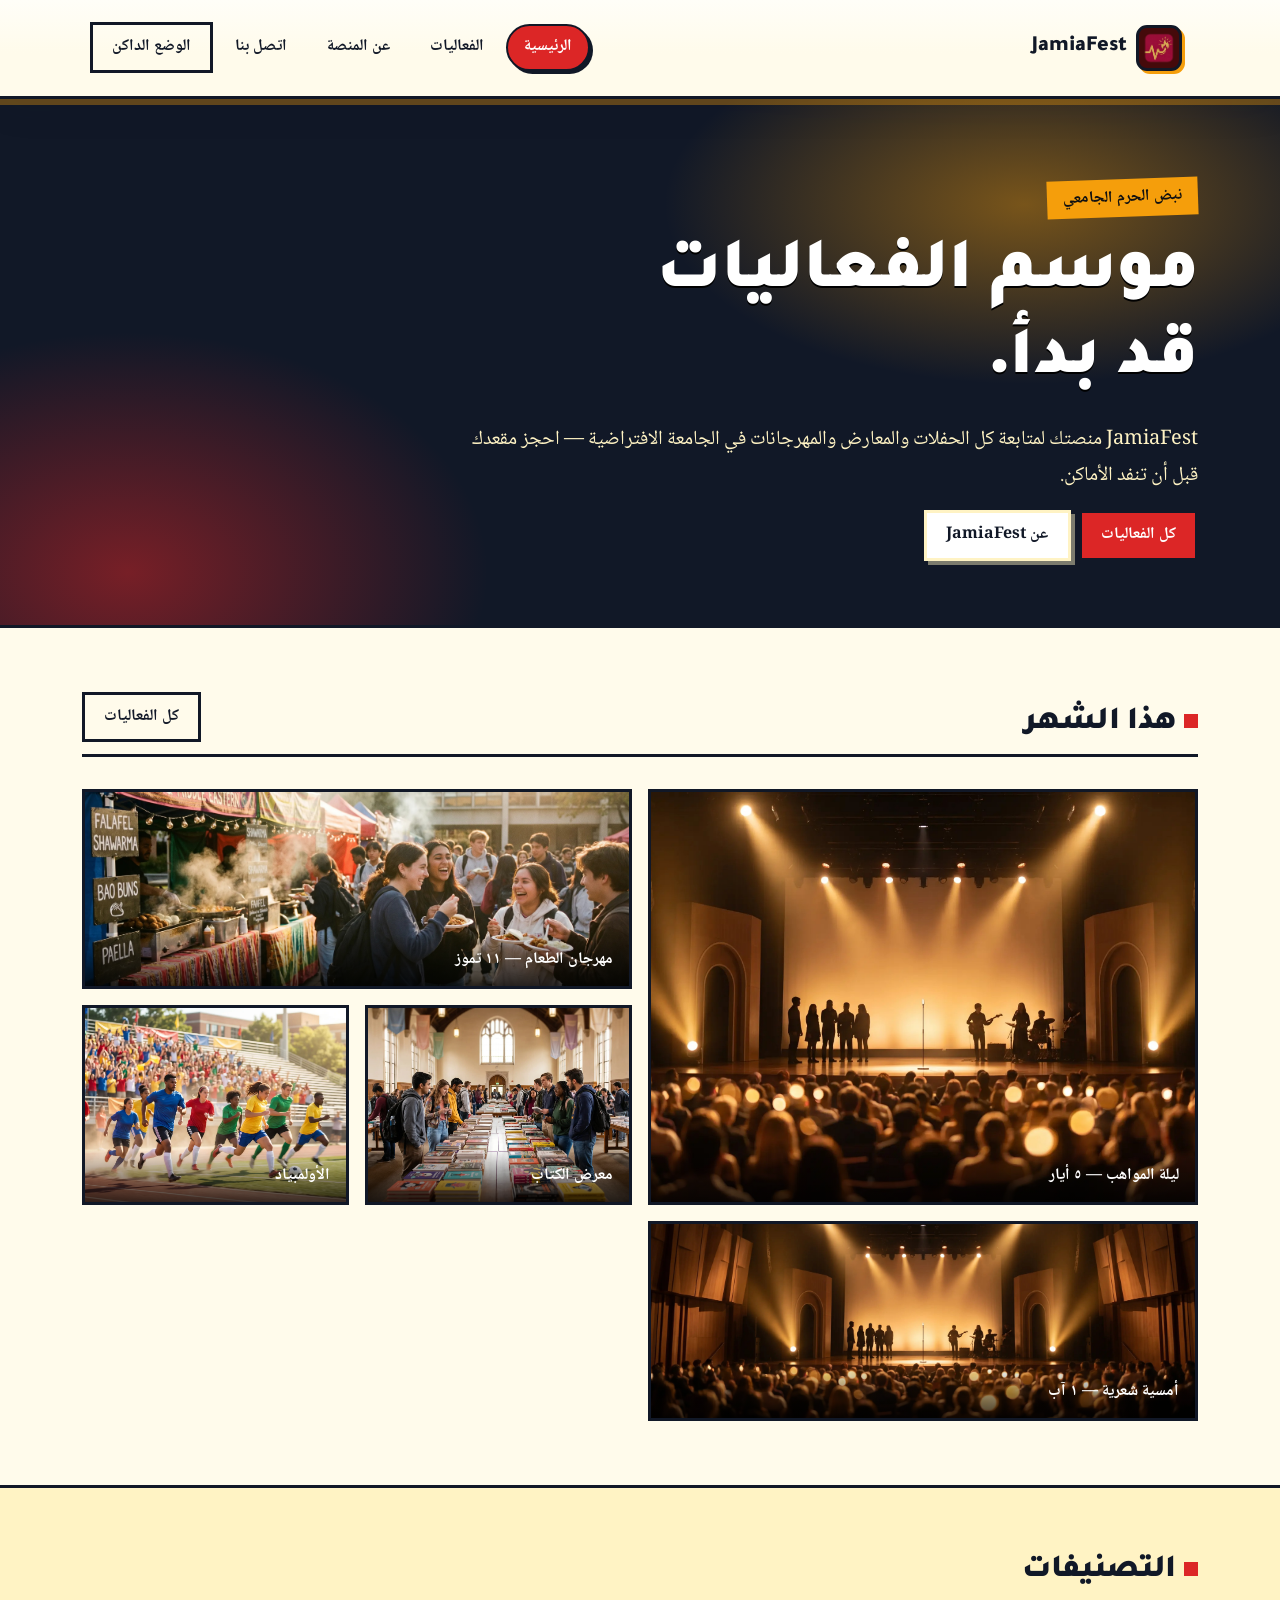
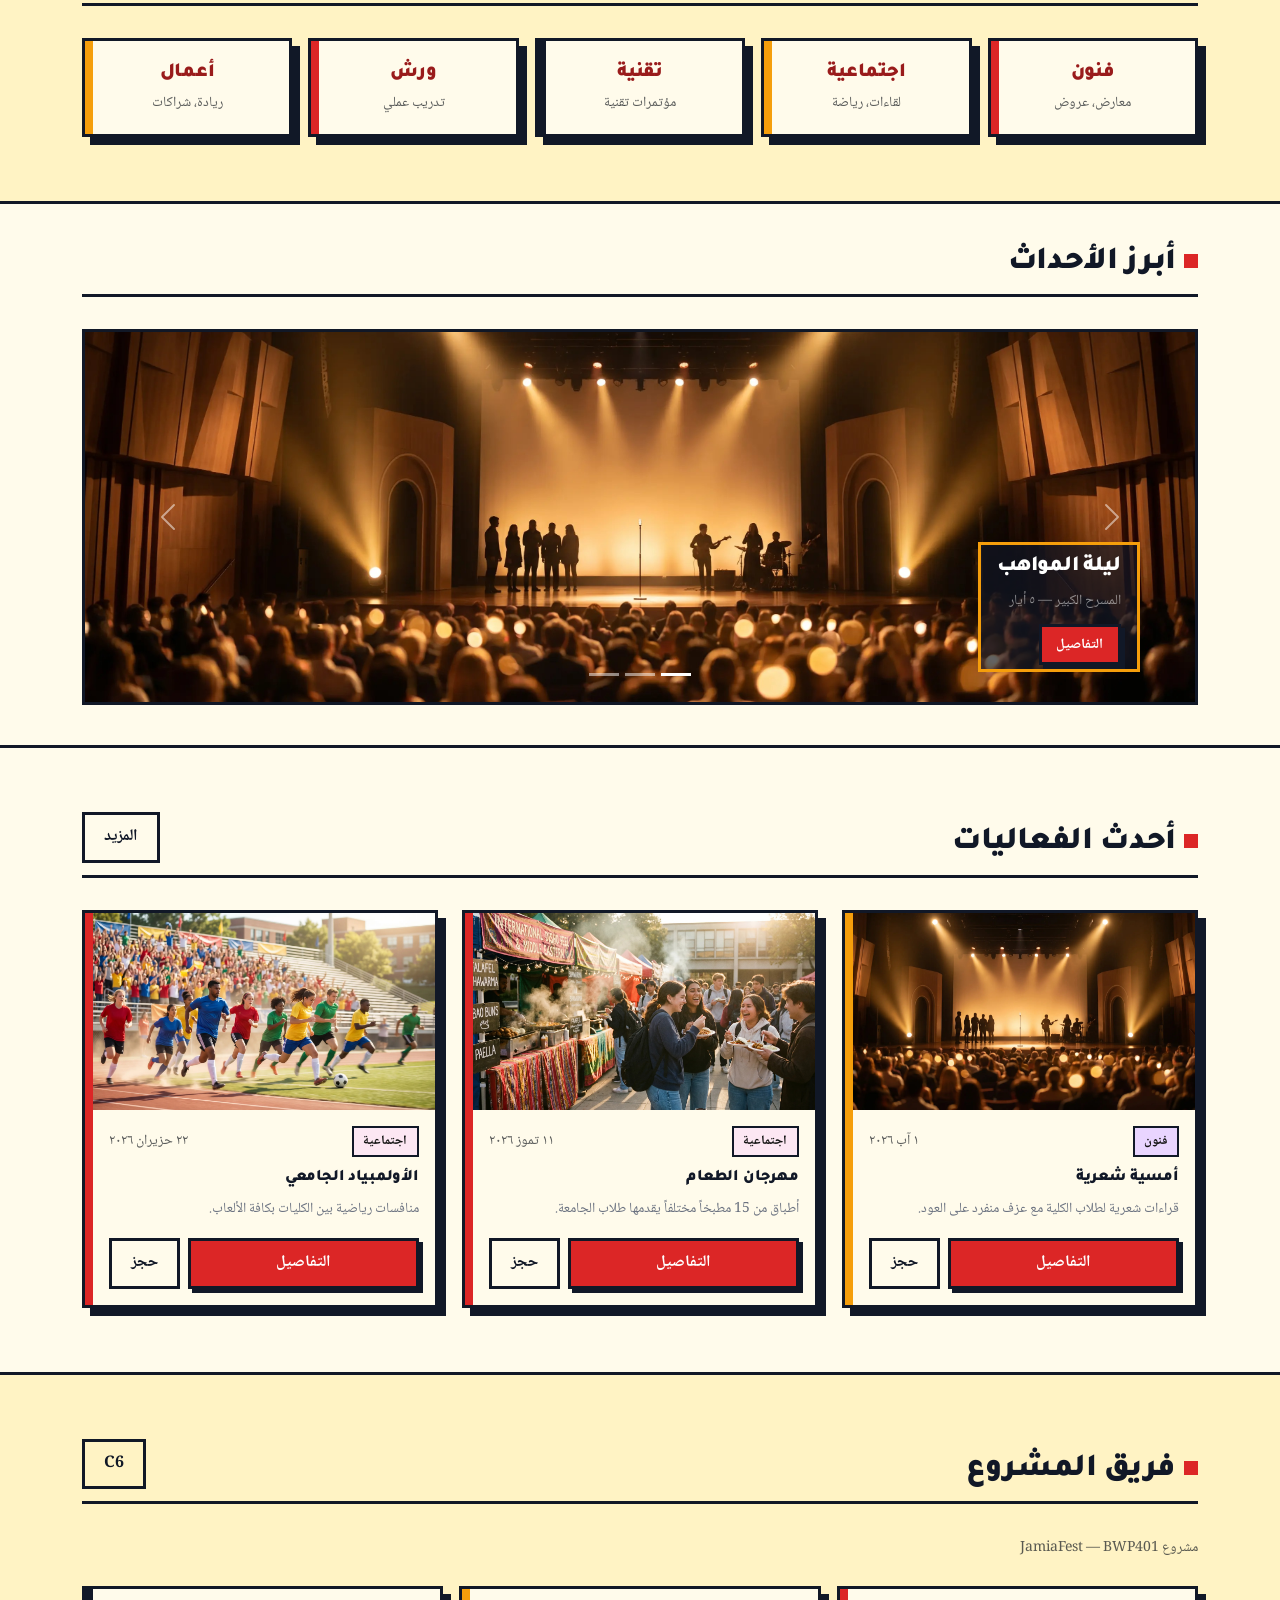
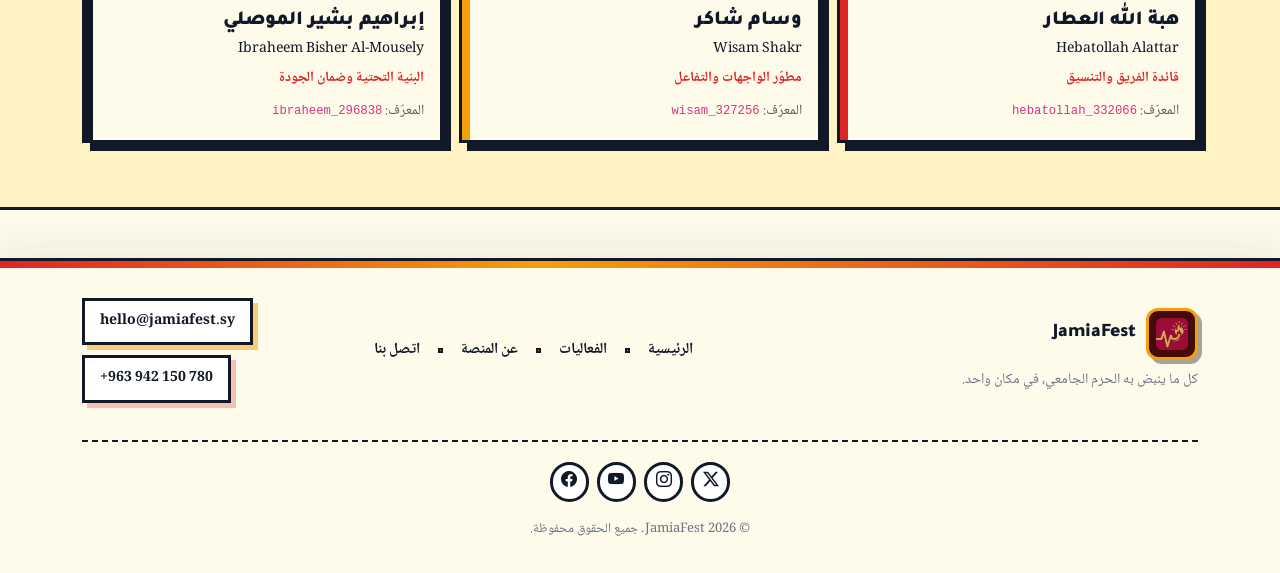
==== commit 9c884742: "Update team member roles in about.html and index.html; remove redundant project identifier from abou" ====
--- a/index.html
+++ b/index.html
@@ -1,4 +1,4 @@
-<!doctype html>
+﻿<!doctype html>
 <html lang="ar" dir="rtl">
 <head>
   <meta charset="utf-8">
@@ -165,6 +165,7 @@
             <div class="j-card p-3 h-100 d-flex flex-column">
               <h3 class="h5 mb-1">هبة الله العطار</h3>
               <p class="mb-1 small" dir="ltr" style="text-align: end;">Hebatollah Alattar</p>
+              <p class="small mb-2" style="font-weight:800;color:var(--j-primary);">قائدة الفريق والتنسيق</p>
               <p class="mb-0 mt-auto small"><span class="text-muted">المعرّف:</span> <code class="user-select-all" dir="ltr">hebatollah_332066</code></p>
             </div>
           </div>
@@ -172,6 +173,7 @@
             <div class="j-card variant-amber p-3 h-100 d-flex flex-column">
               <h3 class="h5 mb-1">وسام شاكر</h3>
               <p class="mb-1 small" dir="ltr" style="text-align: end;">Wisam Shakr</p>
+              <p class="small mb-2" style="font-weight:800;color:var(--j-primary);">مطوّر الواجهات والتفاعل</p>
               <p class="mb-0 mt-auto small"><span class="text-muted">المعرّف:</span> <code class="user-select-all" dir="ltr">wisam_327256</code></p>
             </div>
           </div>
@@ -179,6 +181,7 @@
             <div class="j-card variant-ink p-3 h-100 d-flex flex-column">
               <h3 class="h5 mb-1">إبراهيم بشير الموصلي</h3>
               <p class="mb-1 small" dir="ltr" style="text-align: end;">Ibraheem Bisher Al-Mousely</p>
+              <p class="small mb-2" style="font-weight:800;color:var(--j-primary);">البنية التحتية وضمان الجودة</p>
               <p class="mb-0 mt-auto small"><span class="text-muted">المعرّف:</span> <code class="user-select-all" dir="ltr">ibraheem_296838</code></p>
             </div>
           </div>
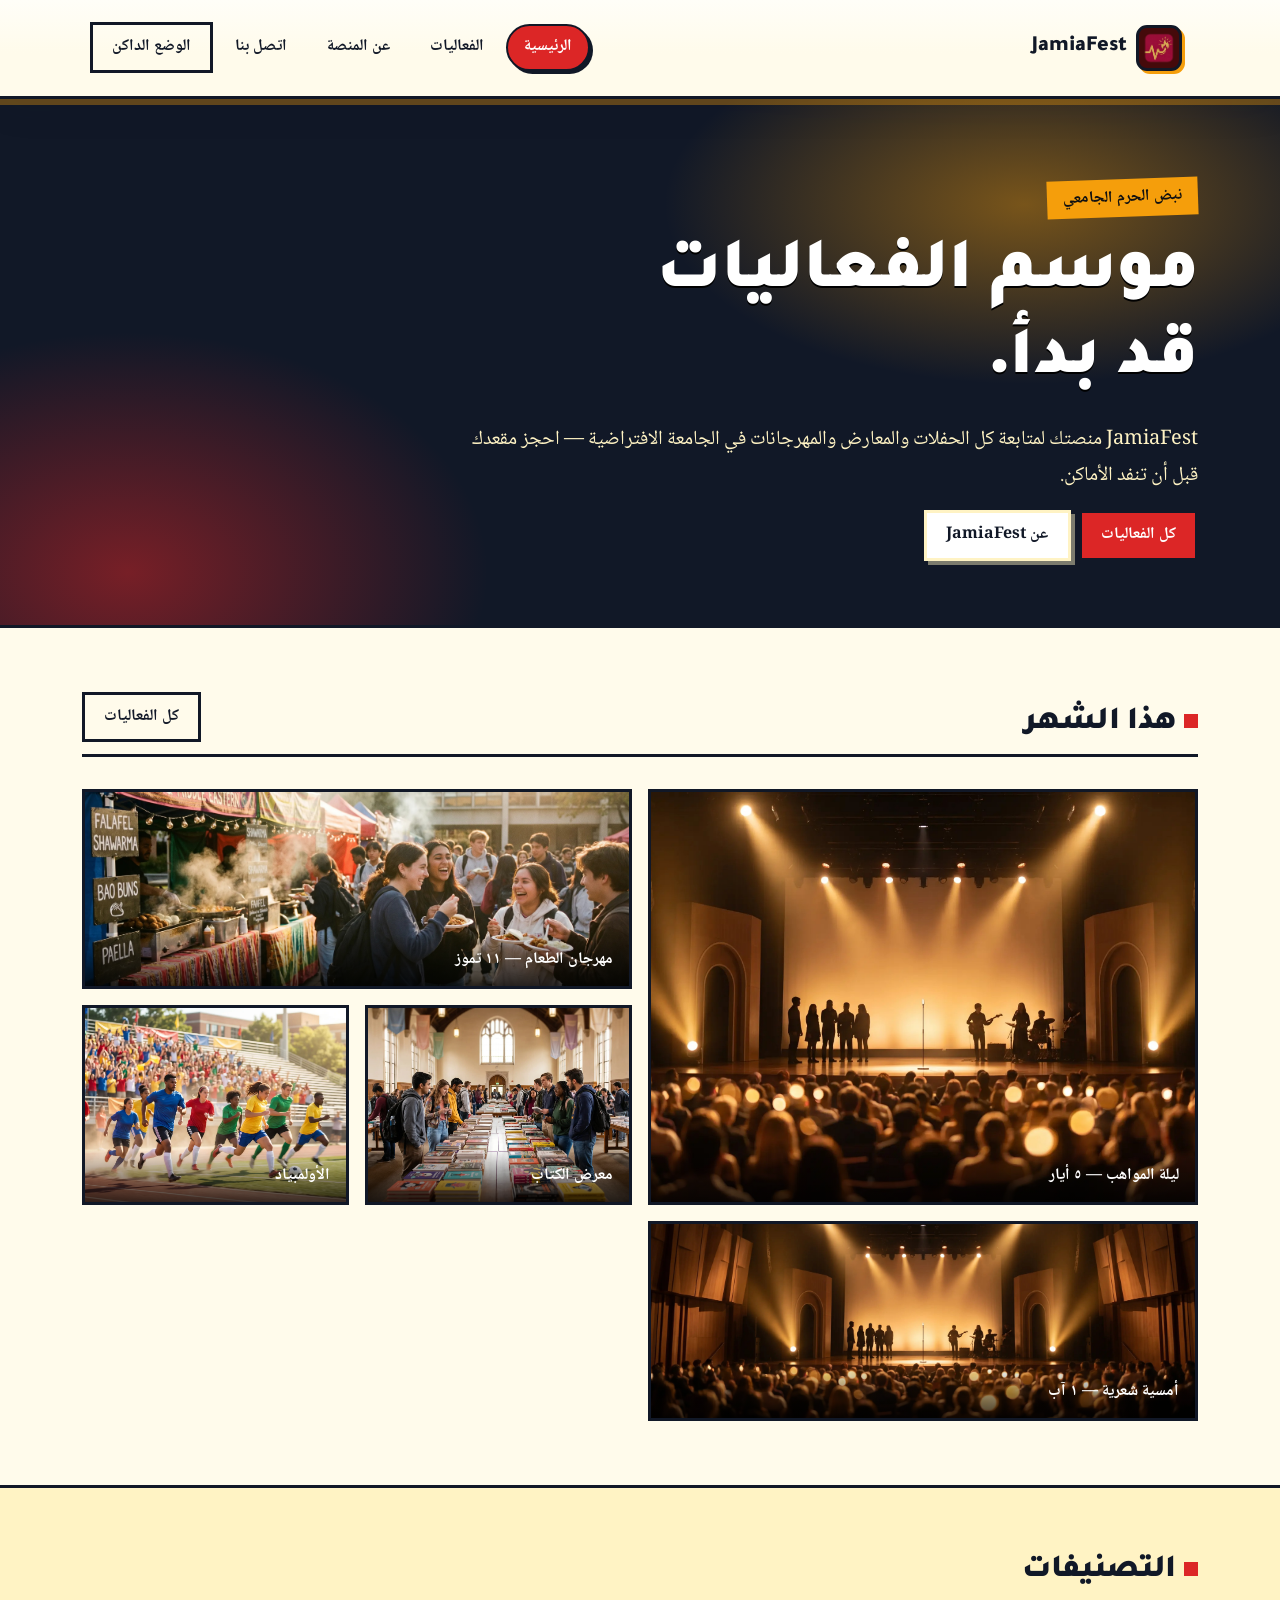
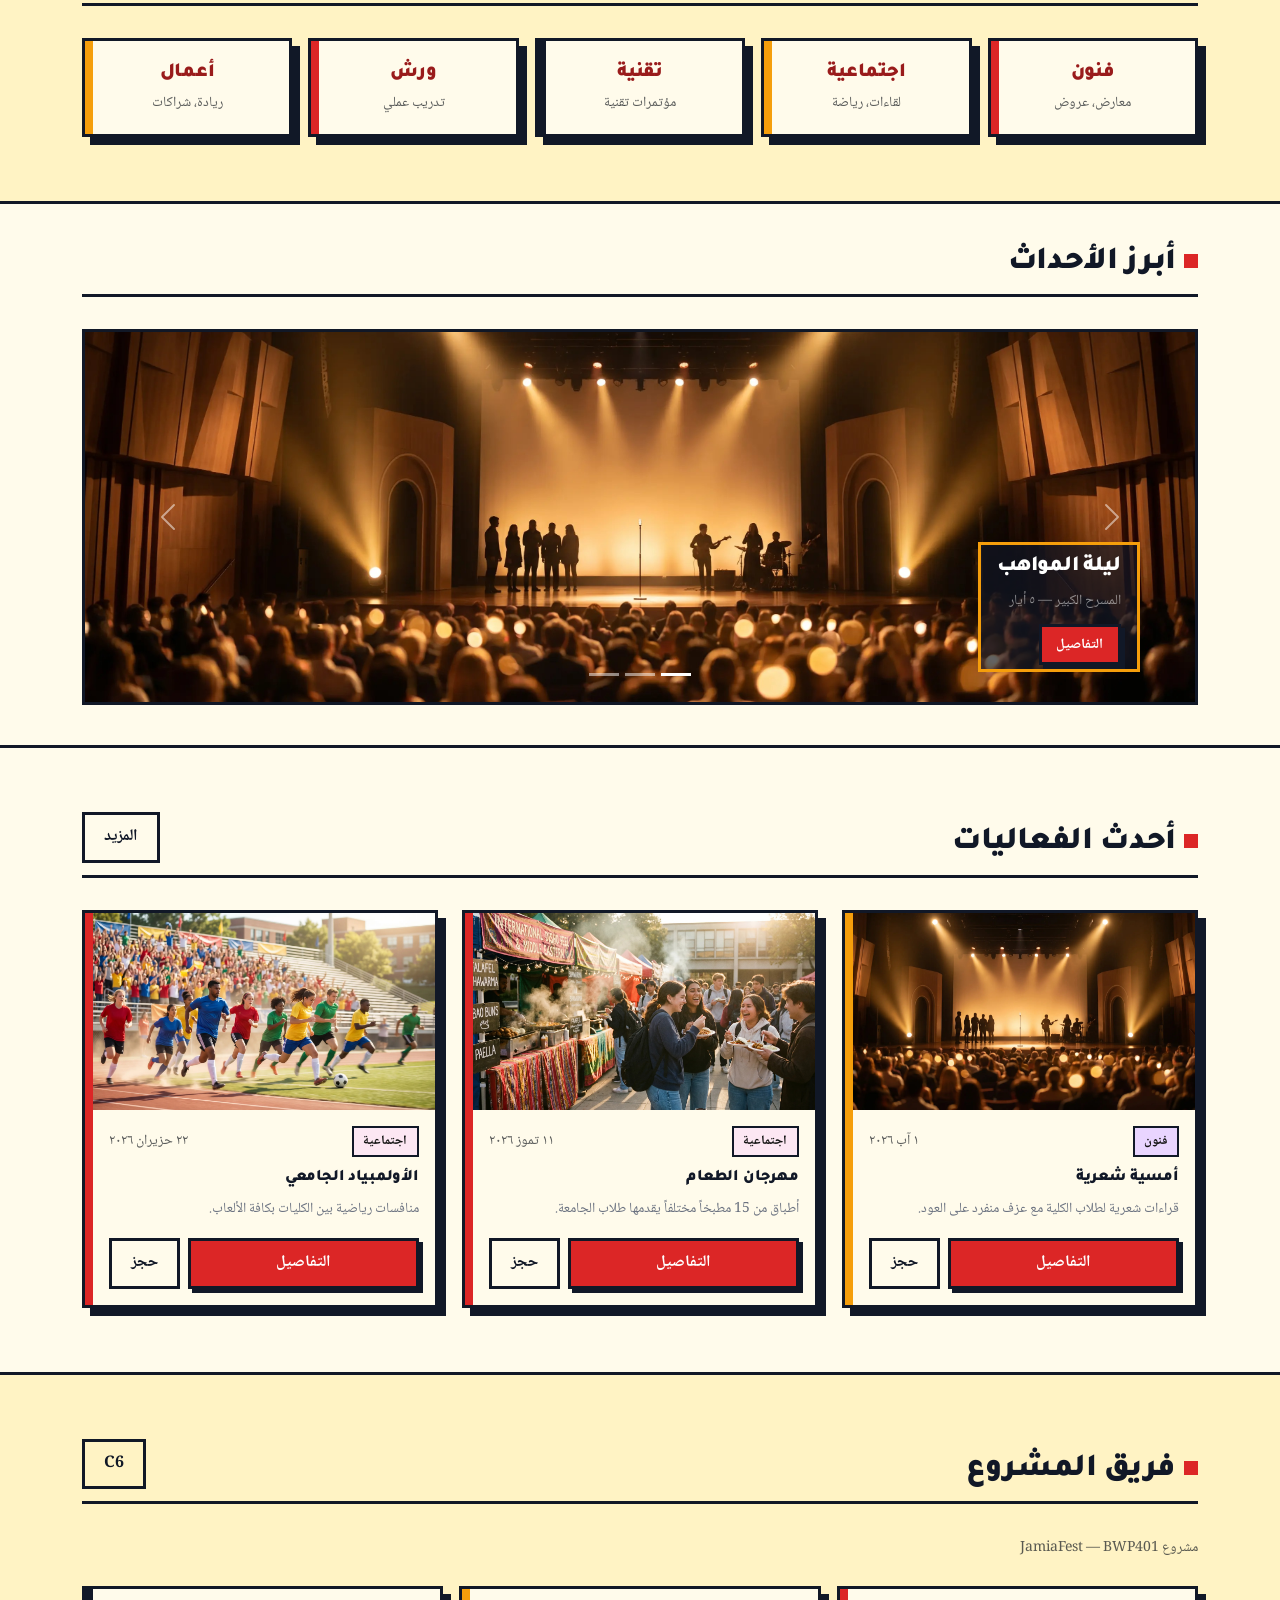
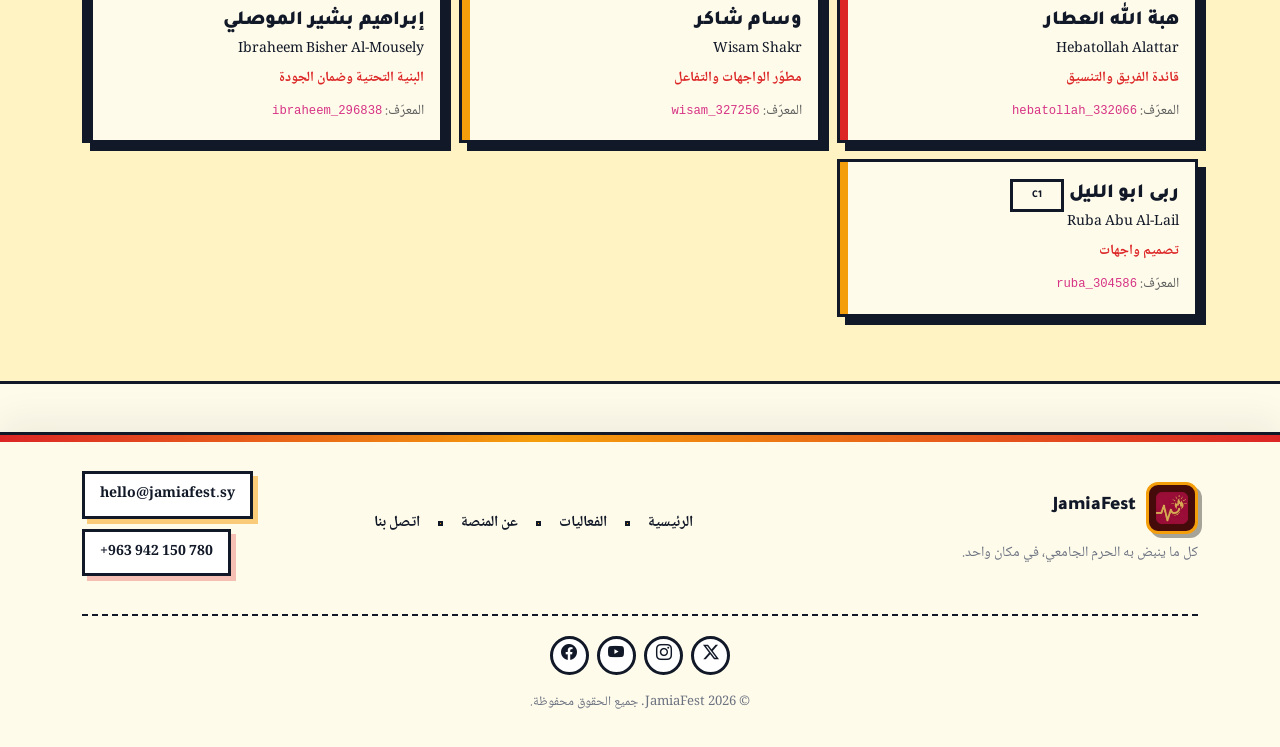
==== commit 088d717e: "update about and index  files" ====
--- a/index.html
+++ b/index.html
@@ -185,6 +185,14 @@
               <p class="mb-0 mt-auto small"><span class="text-muted">المعرّف:</span> <code class="user-select-all" dir="ltr">ibraheem_296838</code></p>
             </div>
           </div>
+          <div class="col-12 col-md-4">
+            <div class="j-card variant-amber p-3 h-100 d-flex flex-column">
+              <h3 class="h5 mb-1">ربى ابو الليل <span class="btn-j-outline btn-sm ms-1" style="pointer-events:none;font-size:0.65rem;" aria-label="الشعبة">C1</span></h3>
+              <p class="mb-1 small" dir="ltr" style="text-align: end;">Ruba Abu Al-Lail</p>
+              <p class="small mb-2" style="font-weight:800;color:var(--j-primary);">تصميم واجهات</p>
+              <p class="mb-0 mt-auto small"><span class="text-muted">المعرّف:</span> <code class="user-select-all" dir="ltr">ruba_304586</code></p>
+            </div>
+          </div>
         </div>
       </div>
     </section>
